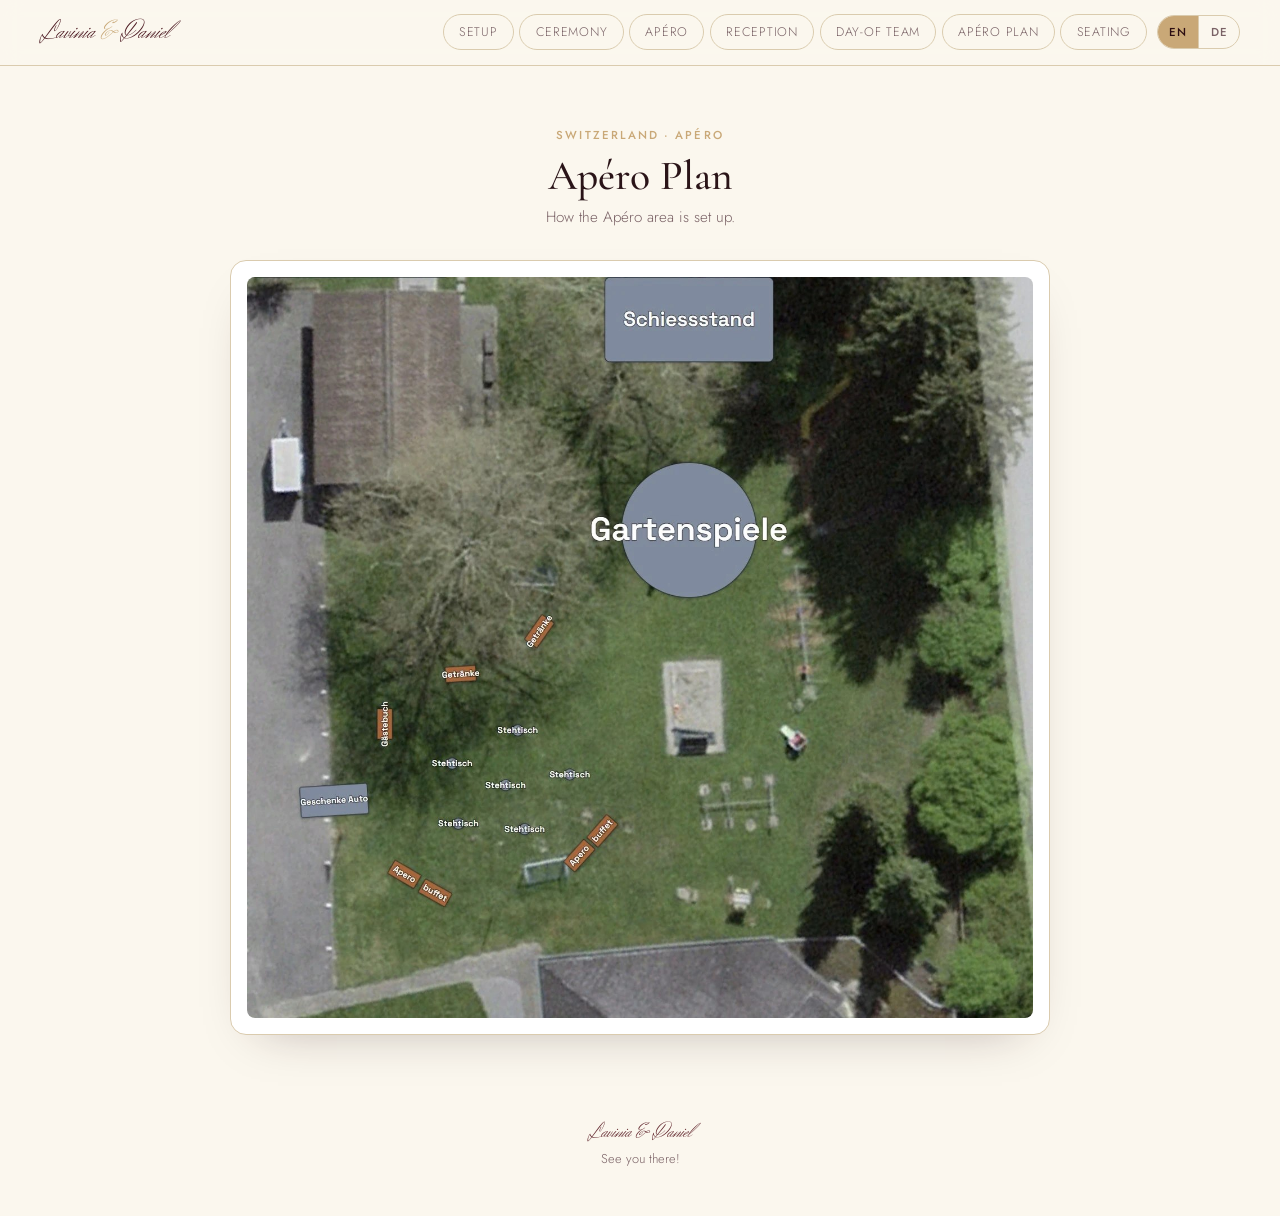
==== apero-switzerland.html @ 3cacd31c "Add the Switzerland Apéro site plan page apero-switzerland.html carries the Apéro setup plan the sam" ====
<!DOCTYPE html>
<html lang="en">
<meta charset="utf-8" />
<title>Lavinia & Daniel — Apéro Plan (Switzerland)</title>
<meta name="viewport" content="width=device-width, initial-scale=1" />
<link rel="preconnect" href="https://fonts.googleapis.com">
<link rel="preconnect" href="https://fonts.gstatic.com" crossorigin>
<link href="https://fonts.googleapis.com/css2?family=Herr+Von+Muellerhoff&family=Cormorant+Garamond:ital,wght@0,500;1,400&family=Jost:wght@300;400;500;600&display=swap" rel="stylesheet">
<style>
  :root {
    --maroon-900: #4A161E;
    --maroon-800: #5C1F26;
    --cream-050: #FBF7EE;
    --cream-100: #F1E7D6;
    --gold-500: #C9A877;
    --ink-900: #2A1418;
    --ink-500: #7A6266;
    --line: #DACBAE;
    --surface: #FFFFFF;
  }
  * { box-sizing: border-box; }
  body {
    margin: 0;
    background: var(--cream-050);
    color: var(--ink-900);
    font-family: 'Jost', ui-sans-serif, system-ui, sans-serif;
    font-weight: 300;
  }
  .topbar {
    position: sticky; top: 0; z-index: 40;
    display: flex; align-items: center; justify-content: space-between;
    gap: 1rem;
    padding: 0.9rem clamp(1rem, 4vw, 2.5rem);
    background: color-mix(in srgb, var(--cream-050) 88%, transparent);
    backdrop-filter: blur(10px);
    border-bottom: 1px solid var(--line);
  }
  .brand { display: flex; align-items: baseline; gap: 0.5rem; }
  .script { font-family: 'Herr Von Muellerhoff', cursive; font-size: 1.6rem; color: var(--maroon-900); line-height: 1; }
  .amp { color: var(--gold-500); }
  .navlinks { display: flex; gap: 0.35rem; }
  .navlinks a {
    white-space: nowrap; text-decoration: none; font-size: 0.78rem;
    letter-spacing: 0.06em; text-transform: uppercase;
    padding: 0.5rem 0.95rem; border: 1px solid var(--line); border-radius: 999px;
    color: var(--ink-500);
  }
  .navlinks a:hover { border-color: var(--gold-500); color: var(--ink-900); }
  main { max-width: 900px; margin: 0 auto; padding: clamp(2rem, 5vw, 3.5rem) clamp(1rem, 4vw, 2.5rem); }
  .section-head { text-align: center; margin-bottom: 2rem; }
  .eyebrow { font-family: 'Jost', sans-serif; text-transform: uppercase; letter-spacing: 0.18em; font-size: 0.72rem; font-weight: 500; color: var(--gold-500); }
  h1 { font-family: 'Cormorant Garamond', serif; font-weight: 500; font-size: clamp(1.9rem, 4vw, 2.6rem); margin: 0.4rem 0 0.3rem; }
  .section-head p { color: var(--ink-500); font-size: 0.95rem; margin: 0; }
  .chart-frame {
    background: var(--surface);
    border: 1px solid var(--line);
    border-radius: 16px;
    padding: 1rem;
    box-shadow: 0 20px 50px -30px rgba(42,20,24,0.35);
  }
  .chart-frame img { width: 100%; height: auto; display: block; border-radius: 8px; }
  footer { text-align: center; padding: 2rem 1rem 3rem; color: var(--ink-500); font-size: 0.8rem; }
  footer .script { font-size: 1.3rem; color: var(--maroon-800); display: block; margin-bottom: 0.3rem; }
</style>

<div class="topbar">
  <div class="brand"><span class="script">Lavinia <span class="amp">&amp;</span> Daniel</span></div>
  <nav class="navlinks"></nav>
</div>

<main>
  <div class="section-head">
    <span class="eyebrow" data-i18n="apero.eyebrow">Switzerland · Apéro</span>
    <h1 data-i18n="apero.h1">Apéro Plan</h1>
    <p data-i18n="apero.desc">How the Apéro area is set up.</p>
  </div>
  <div class="chart-frame">
    <img src="assets/apero-switzerland.jpg" alt="Site plan of the Apéro area, showing the buffet, drinks, standing tables, guest book, gift car and garden games" data-i18n-attr="alt:apero.alt" />
  </div>
</main>

<footer>
  <span class="script">Lavinia &amp; Daniel</span>
  <span data-i18n="apero.footer">See you there!</span>
</footer>

<script>
window.I18N_PAGE = { de: {
  "page.title": "Lavinia & Daniel — Apéro-Plan (Schweiz)",
  "Menu": "Menü",
  "Setup": "Aufbau",
  "Ceremony": "Trauung",
  "Apéro": "Apéro",
  "Reception": "Fest",
  "Day-of Team": "Team vor Ort",
  "Apéro Plan": "Apéro-Plan",
  "Seating": "Sitzplan",
  "apero.eyebrow": "Schweiz · Apéro",
  "apero.h1": "Apéro-Plan",
  "apero.desc": "So ist der Apéro-Bereich aufgebaut.",
  "apero.alt": "Plan des Apéro-Bereichs mit Buffet, Getränken, Stehtischen, Gästebuch, Geschenke-Auto und Gartenspielen",
  "apero.footer": "Wir freuen uns auf dich!"
} };
</script>
<script src="assets/i18n.js"></script>
<script src="assets/day-switzerland.js"></script>
<script src="assets/nav.js"></script>
</html>
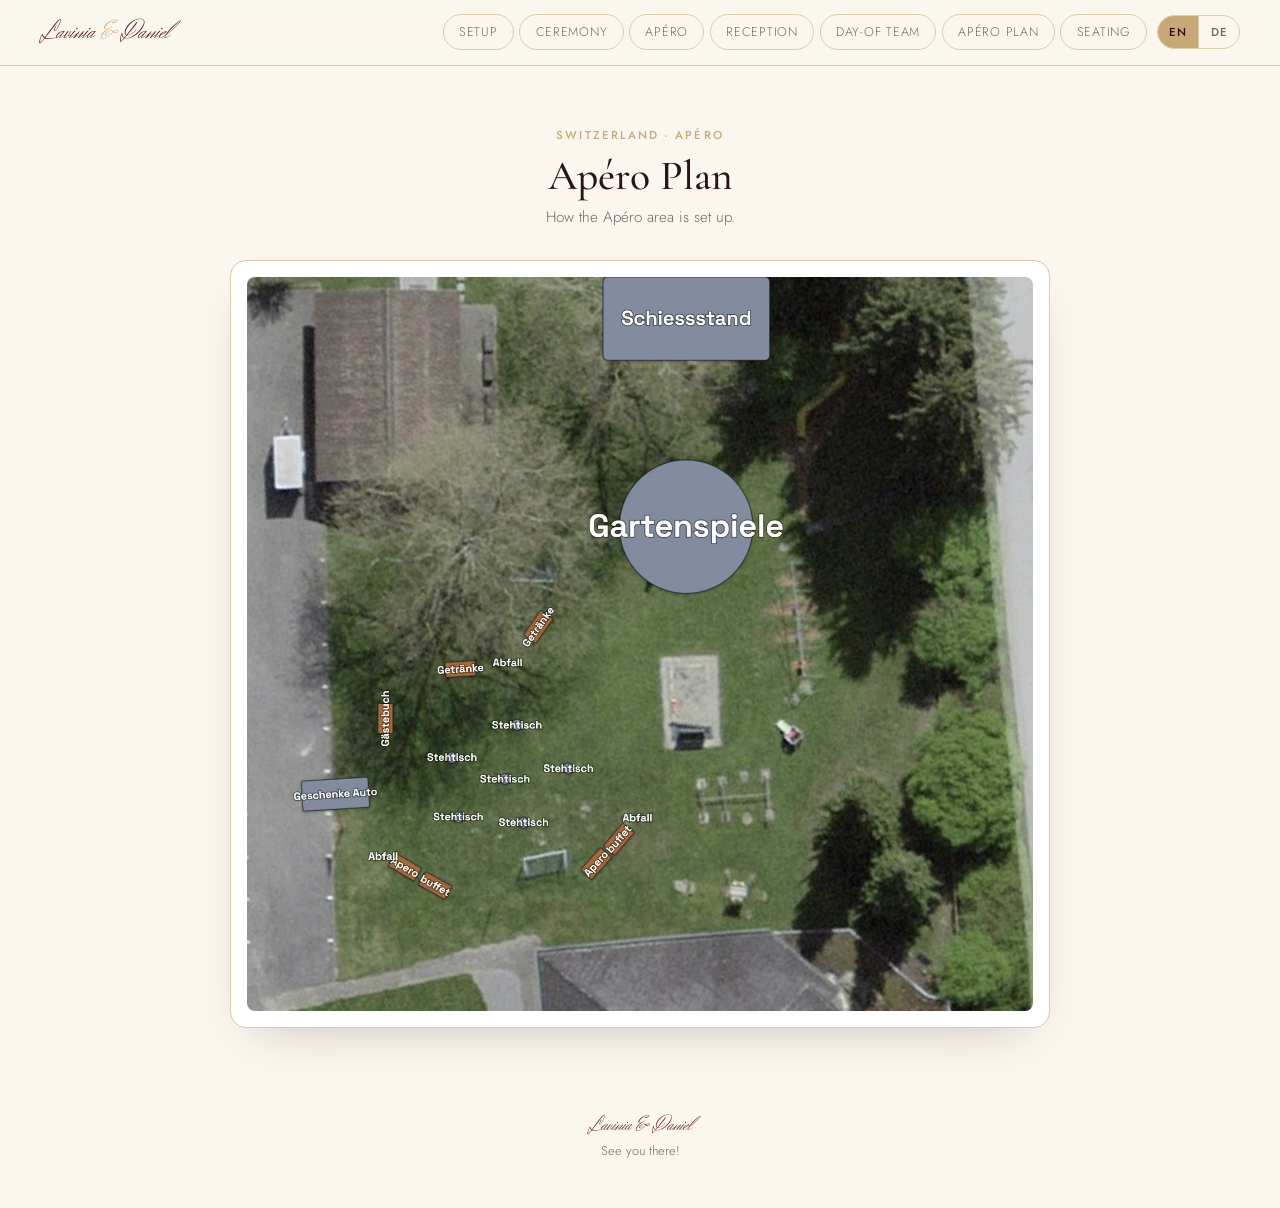
==== commit 812df2ff: "Update the Apéro site plan image Replaces assets/apero-switzerland.jpg with the revised plan, which " ====
--- a/apero-switzerland.html
+++ b/apero-switzerland.html
@@ -75,7 +75,7 @@
     <p data-i18n="apero.desc">How the Apéro area is set up.</p>
   </div>
   <div class="chart-frame">
-    <img src="assets/apero-switzerland.jpg" alt="Site plan of the Apéro area, showing the buffet, drinks, standing tables, guest book, gift car and garden games" data-i18n-attr="alt:apero.alt" />
+    <img src="assets/apero-switzerland.jpg" alt="Site plan of the Apéro area, showing the buffet, drinks, standing tables, bins, guest book, gift car and garden games" data-i18n-attr="alt:apero.alt" />
   </div>
 </main>
 
@@ -98,7 +98,7 @@
   "apero.eyebrow": "Schweiz · Apéro",
   "apero.h1": "Apéro-Plan",
   "apero.desc": "So ist der Apéro-Bereich aufgebaut.",
-  "apero.alt": "Plan des Apéro-Bereichs mit Buffet, Getränken, Stehtischen, Gästebuch, Geschenke-Auto und Gartenspielen",
+  "apero.alt": "Plan des Apéro-Bereichs mit Buffet, Getränken, Stehtischen, Abfall, Gästebuch, Geschenke-Auto und Gartenspielen",
   "apero.footer": "Wir freuen uns auf dich!"
 } };
 </script>
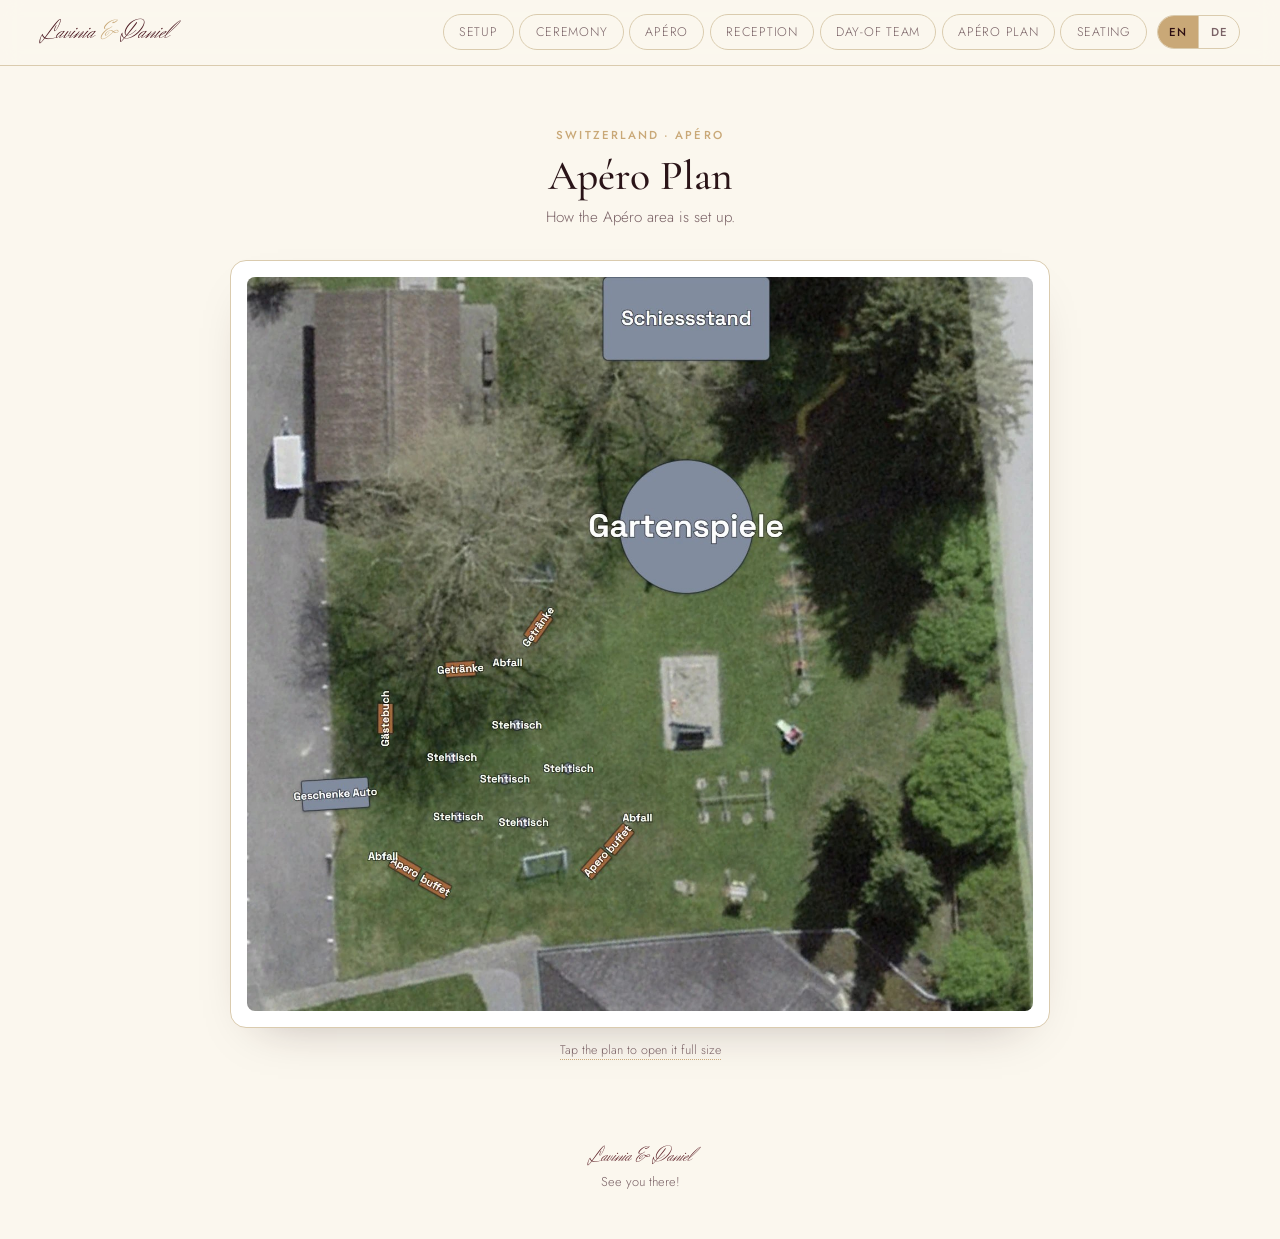
==== commit d8b6898c: "Add the Canada outdoor table layout page tables-canada.html carries the outdoor plan: tables 1 to 9," ====
--- a/apero-switzerland.html
+++ b/apero-switzerland.html
@@ -59,6 +59,10 @@
     box-shadow: 0 20px 50px -30px rgba(42,20,24,0.35);
   }
   .chart-frame img { width: 100%; height: auto; display: block; border-radius: 8px; }
+  .chart-frame a { display: block; border-radius: 8px; }
+  .chart-frame a:focus-visible { outline: 2px solid var(--gold-500); outline-offset: 3px; }
+  .chart-hint { text-align: center; margin: 0.8rem 0 0; font-size: 0.78rem; color: var(--ink-500); }
+  .chart-hint a { color: inherit; border-bottom: 1px dotted var(--gold-500); text-decoration: none; }
   footer { text-align: center; padding: 2rem 1rem 3rem; color: var(--ink-500); font-size: 0.8rem; }
   footer .script { font-size: 1.3rem; color: var(--maroon-800); display: block; margin-bottom: 0.3rem; }
 </style>
@@ -75,8 +79,11 @@
     <p data-i18n="apero.desc">How the Apéro area is set up.</p>
   </div>
   <div class="chart-frame">
-    <img src="assets/apero-switzerland.jpg" alt="Site plan of the Apéro area, showing the buffet, drinks, standing tables, bins, guest book, gift car and garden games" data-i18n-attr="alt:apero.alt" />
+    <a href="assets/apero-switzerland.jpg" target="_blank" rel="noopener">
+      <img src="assets/apero-switzerland.jpg" alt="Site plan of the Apéro area, showing the buffet, drinks, standing tables, bins, guest book, gift car and garden games" data-i18n-attr="alt:apero.alt" />
+    </a>
   </div>
+  <p class="chart-hint"><a href="assets/apero-switzerland.jpg" target="_blank" rel="noopener" data-i18n="chart.hint">Tap the plan to open it full size</a></p>
 </main>
 
 <footer>
@@ -99,6 +106,7 @@
   "apero.h1": "Apéro-Plan",
   "apero.desc": "So ist der Apéro-Bereich aufgebaut.",
   "apero.alt": "Plan des Apéro-Bereichs mit Buffet, Getränken, Stehtischen, Abfall, Gästebuch, Geschenke-Auto und Gartenspielen",
+  "chart.hint": "Tippe auf den Plan, um ihn gross zu öffnen",
   "apero.footer": "Wir freuen uns auf dich!"
 } };
 </script>
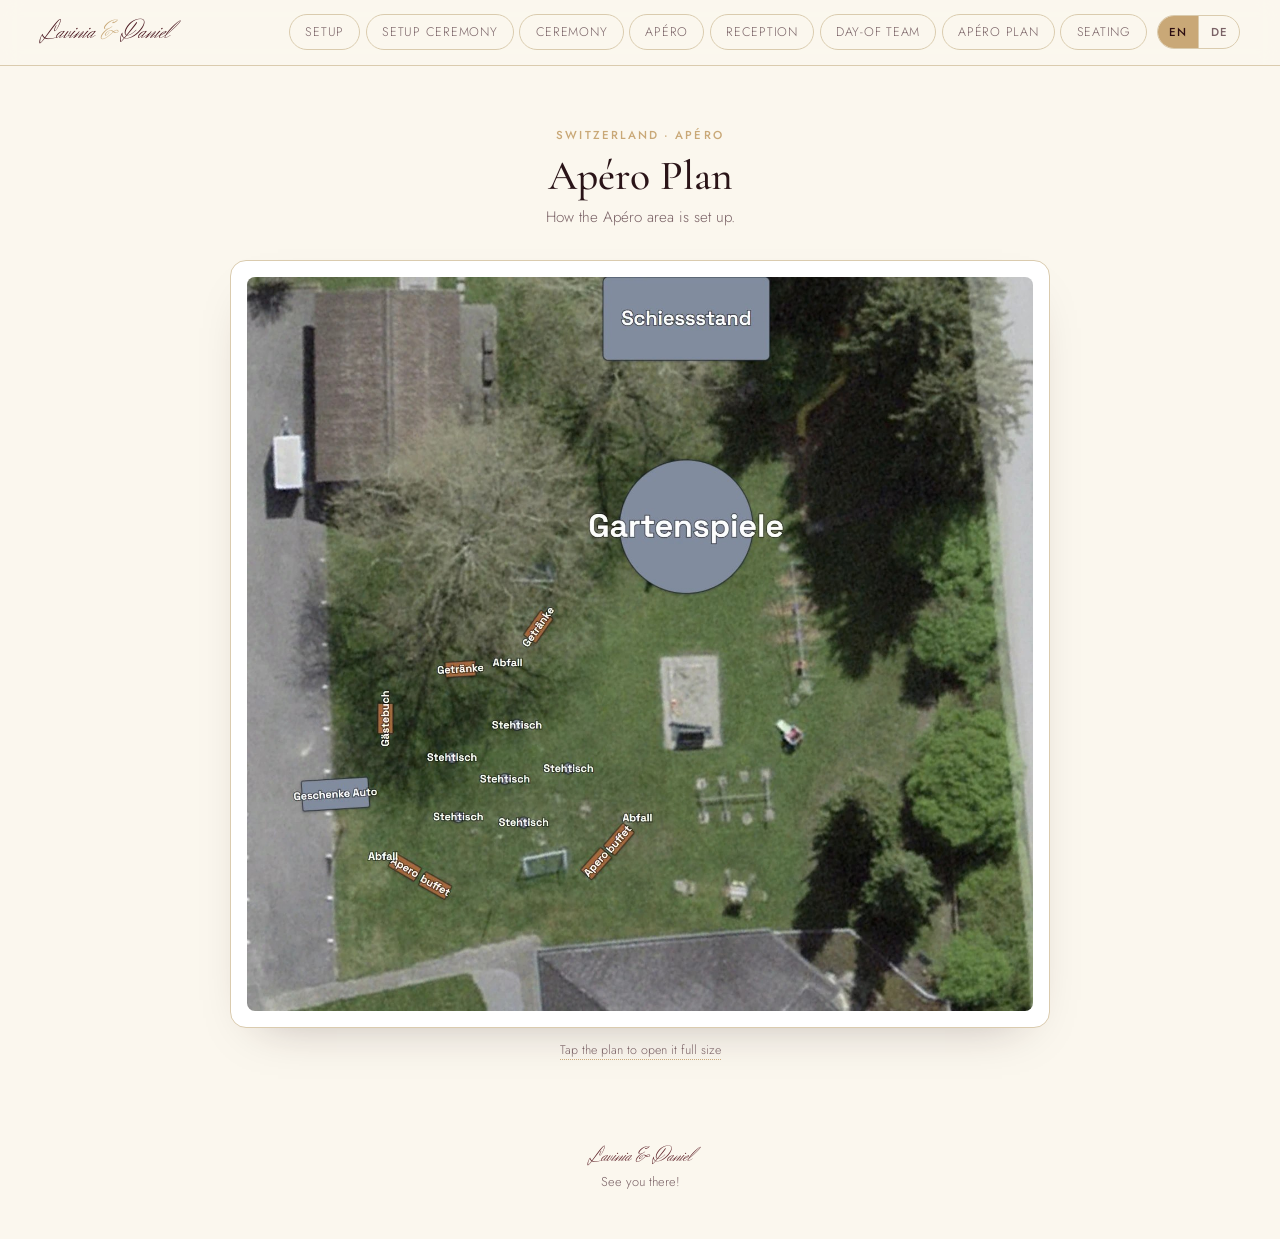
==== commit c7e838ec: "Sync Switzerland: Setup Ceremony group and ceremony cleanup Schedule (37 -> 40 rows): - New "Setup C" ====
--- a/apero-switzerland.html
+++ b/apero-switzerland.html
@@ -97,6 +97,7 @@
   "Menu": "Menü",
   "Setup": "Aufbau",
   "Ceremony": "Trauung",
+  "Setup Ceremony": "Aufbau Trauung",
   "Apéro": "Apéro",
   "Reception": "Fest",
   "Day-of Team": "Team vor Ort",
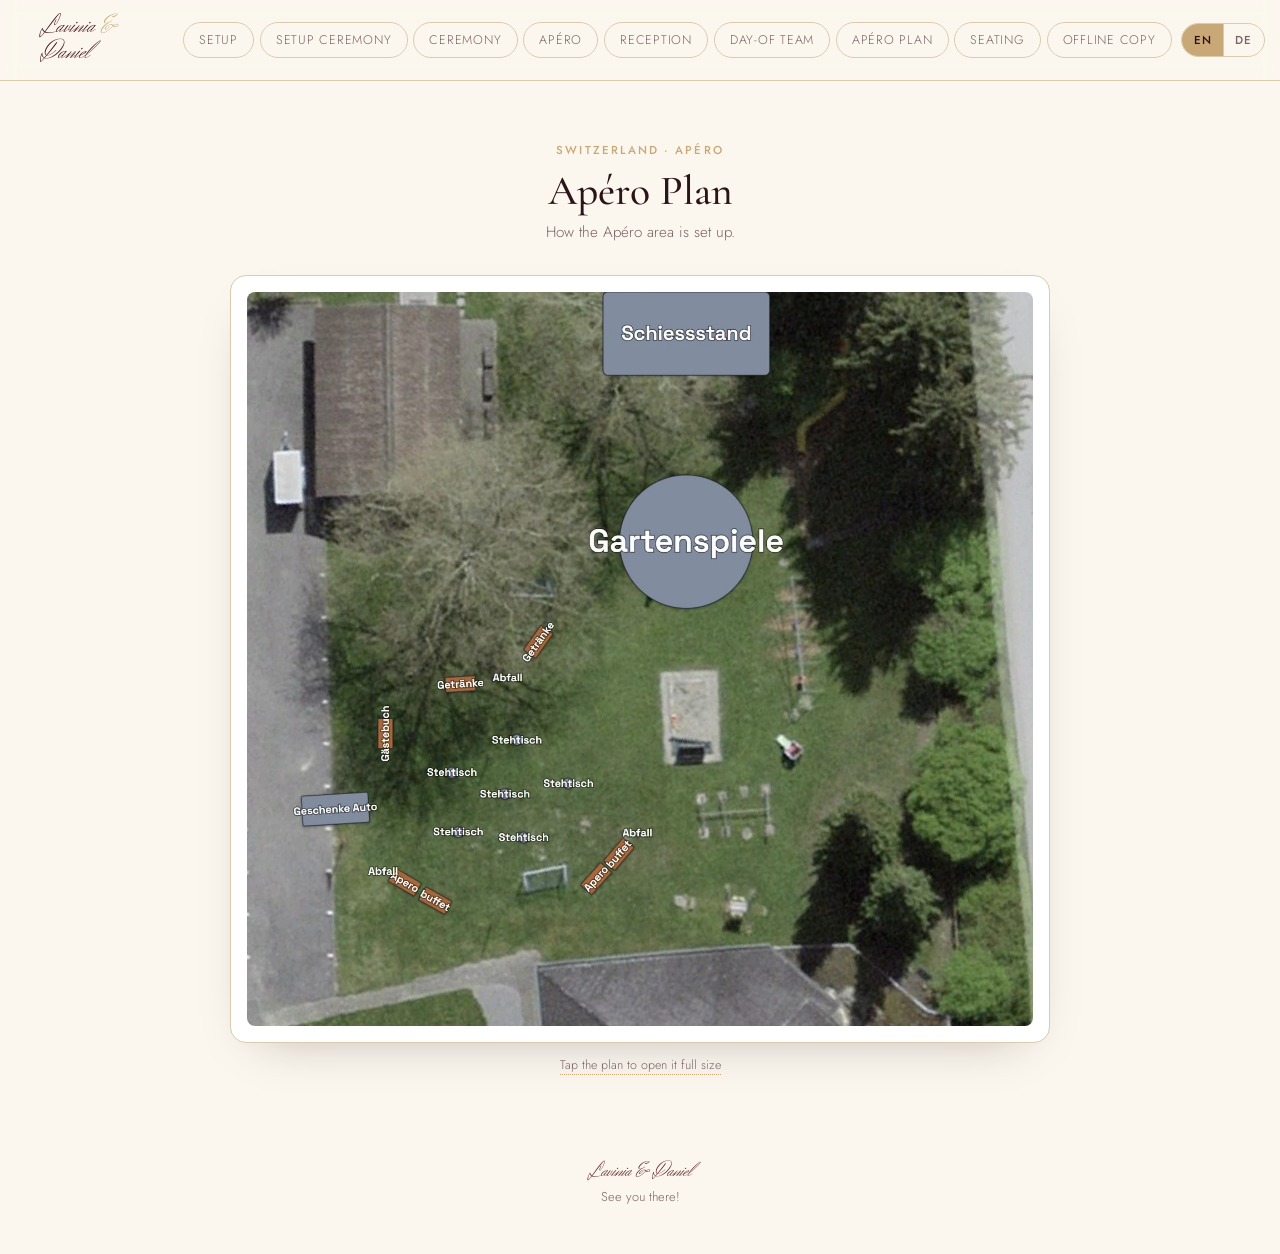
==== commit 7a1a6290: "Offer the offline copy from both day menus Each day's menu ends with an "Offline copy" item that dow" ====
--- a/apero-switzerland.html
+++ b/apero-switzerland.html
@@ -103,6 +103,7 @@
   "Day-of Team": "Team vor Ort",
   "Apéro Plan": "Apéro-Plan",
   "Seating": "Sitzplan",
+  "Offline copy": "Offline-Version",
   "apero.eyebrow": "Schweiz · Apéro",
   "apero.h1": "Apéro-Plan",
   "apero.desc": "So ist der Apéro-Bereich aufgebaut.",
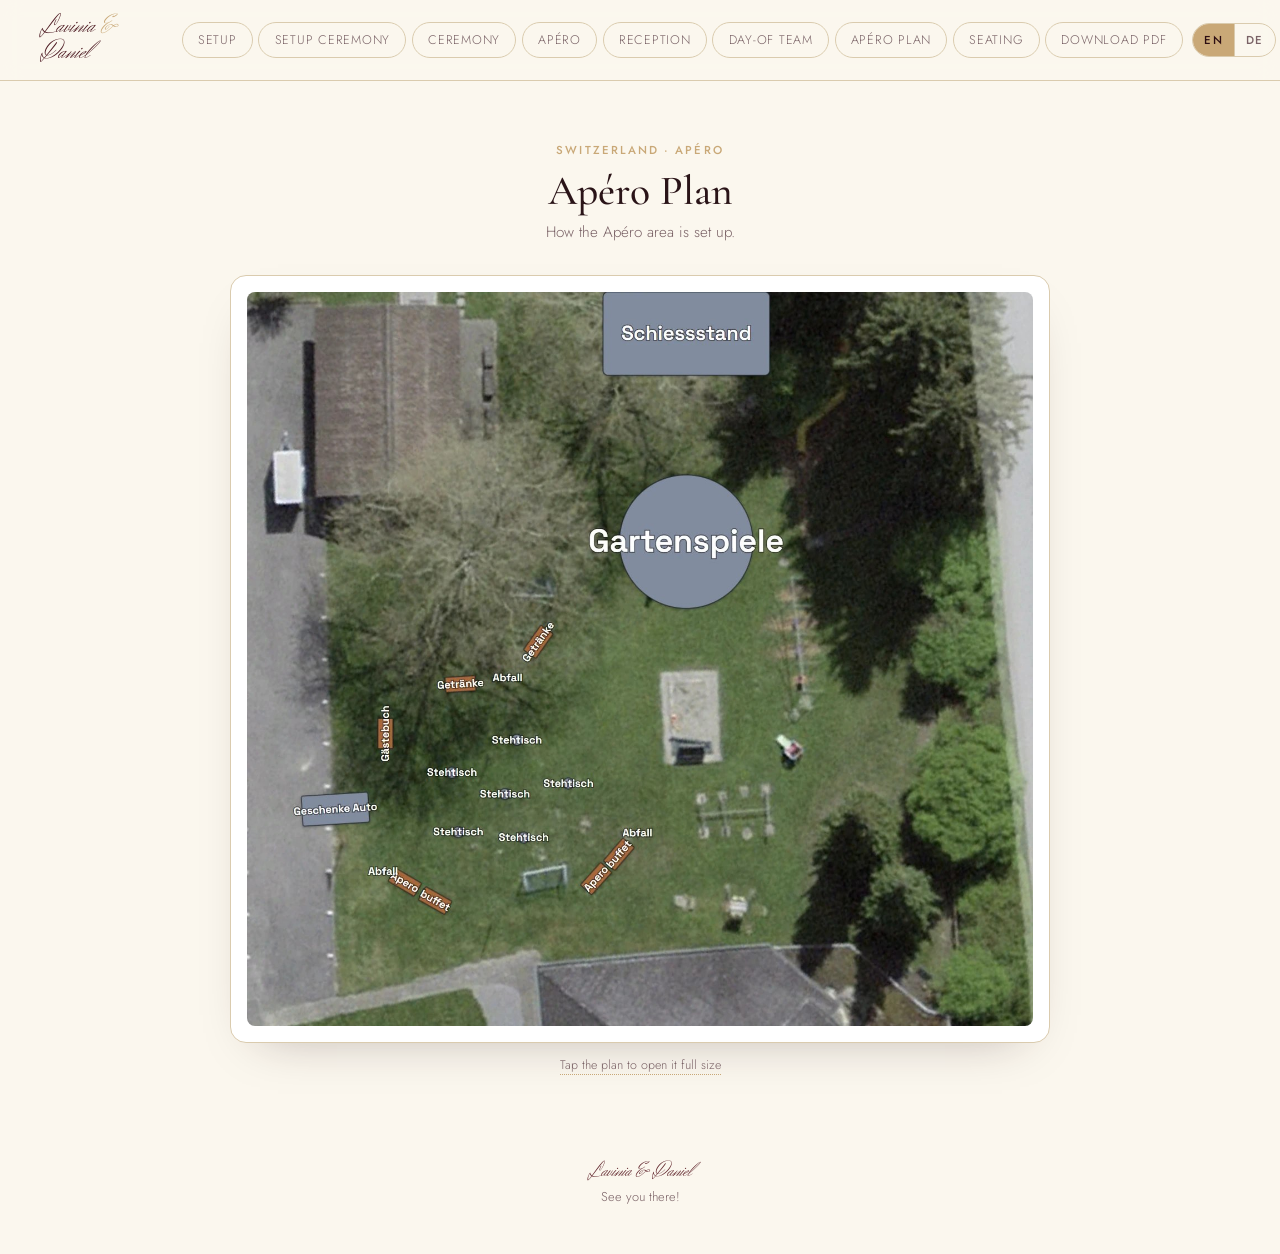
==== commit ff2601f0: "Offer each day's PDF from its menu, not the HTML bundle The menus' "Offline copy" item is now "Downl" ====
--- a/apero-switzerland.html
+++ b/apero-switzerland.html
@@ -103,7 +103,7 @@
   "Day-of Team": "Team vor Ort",
   "Apéro Plan": "Apéro-Plan",
   "Seating": "Sitzplan",
-  "Offline copy": "Offline-Version",
+  "Download PDF": "PDF herunterladen",
   "apero.eyebrow": "Schweiz · Apéro",
   "apero.h1": "Apéro-Plan",
   "apero.desc": "So ist der Apéro-Bereich aufgebaut.",
